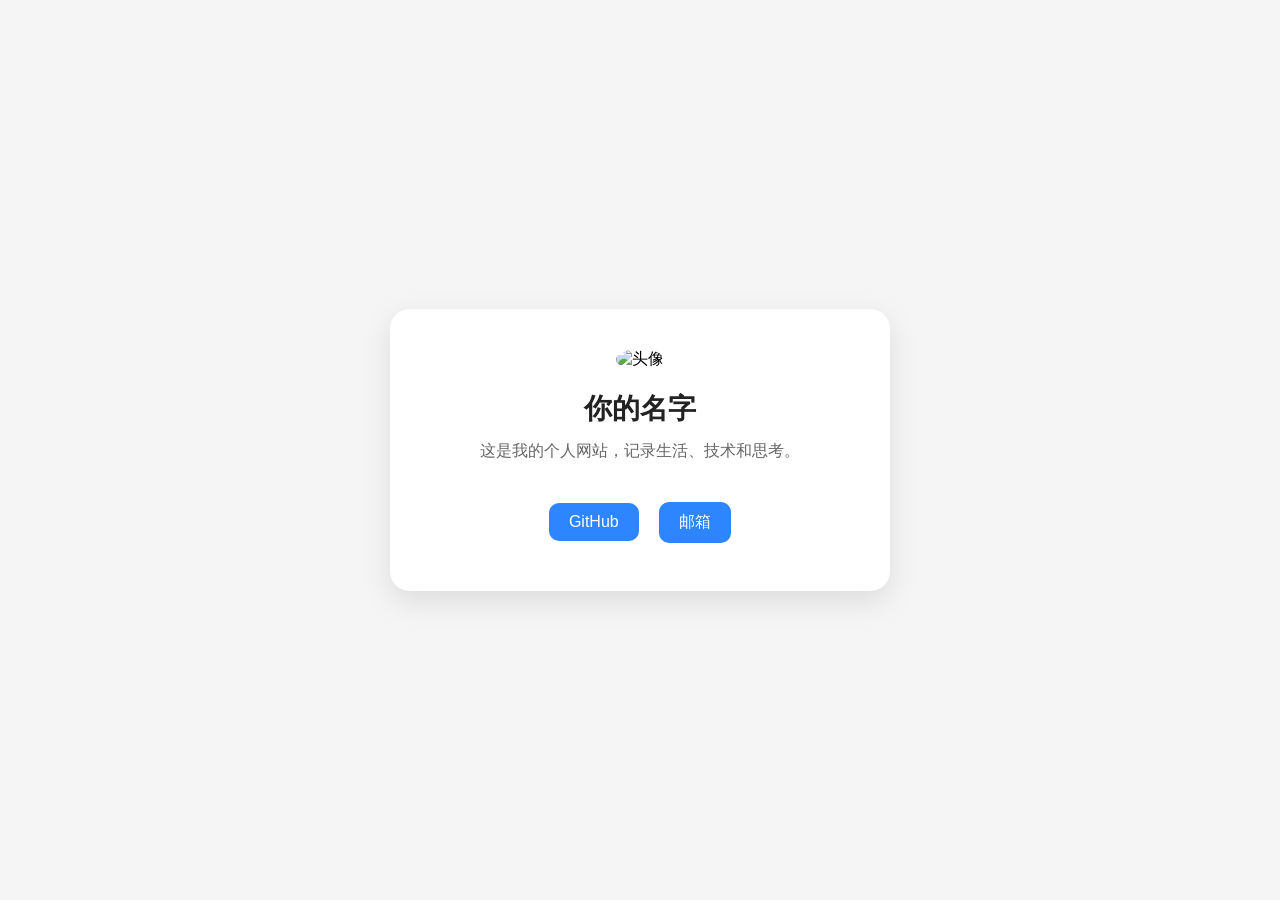
==== index.html @ a1904171 "Create index.html for personal website" ====
<!DOCTYPE html>
<html lang="zh-CN">
<head>
    <meta charset="UTF-8">
    <meta name="viewport" content="width=device-width, initial-scale=1.0">
    <title>我的个人网站</title>
    <style>
        * {
            margin: 0;
            padding: 0;
            box-sizing: border-box;
            font-family: -apple-system, BlinkMacSystemFont, "Segoe UI", sans-serif;
        }
        body {
            min-height: 100vh;
            display: flex;
            flex-direction: column;
            align-items: center;
            justify-content: center;
            background: #f5f5f5;
            padding: 20px;
        }
        .card {
            background: white;
            padding: 40px;
            border-radius: 20px;
            box-shadow: 0 10px 30px rgba(0,0,0,0.1);
            text-align: center;
            max-width: 500px;
            width: 100%;
        }
        .avatar {
            width: 120px;
            height: 120px;
            border-radius: 50%;
            object-fit: cover;
            margin-bottom: 20px;
        }
        h1 {
            font-size: 28px;
            margin-bottom: 10px;
            color: #222;
        }
        .bio {
            color: #666;
            margin-bottom: 30px;
            line-height: 1.6;
        }
        .links a {
            display: inline-block;
            margin: 8px;
            padding: 10px 20px;
            background: #2d85ff;
            color: white;
            text-decoration: none;
            border-radius: 10px;
        }
        .links a:hover {
            background: #1a6ed8;
        }
    </style>
</head>
<body>
    <div class="card">
        <!-- 替换成你的头像图片链接 -->
        <img src="https://picsum.photos/200/200" alt="头像" class="avatar">
        <h1>你的名字</h1>
        <p class="bio">这是我的个人网站，记录生活、技术和思考。</p>
        
        <div class="links">
            <a href="https://github.com/" target="_blank">GitHub</a>
            <a href="mailto:your@email.com">邮箱</a>
        </div>
    </div>
</body>
</html>
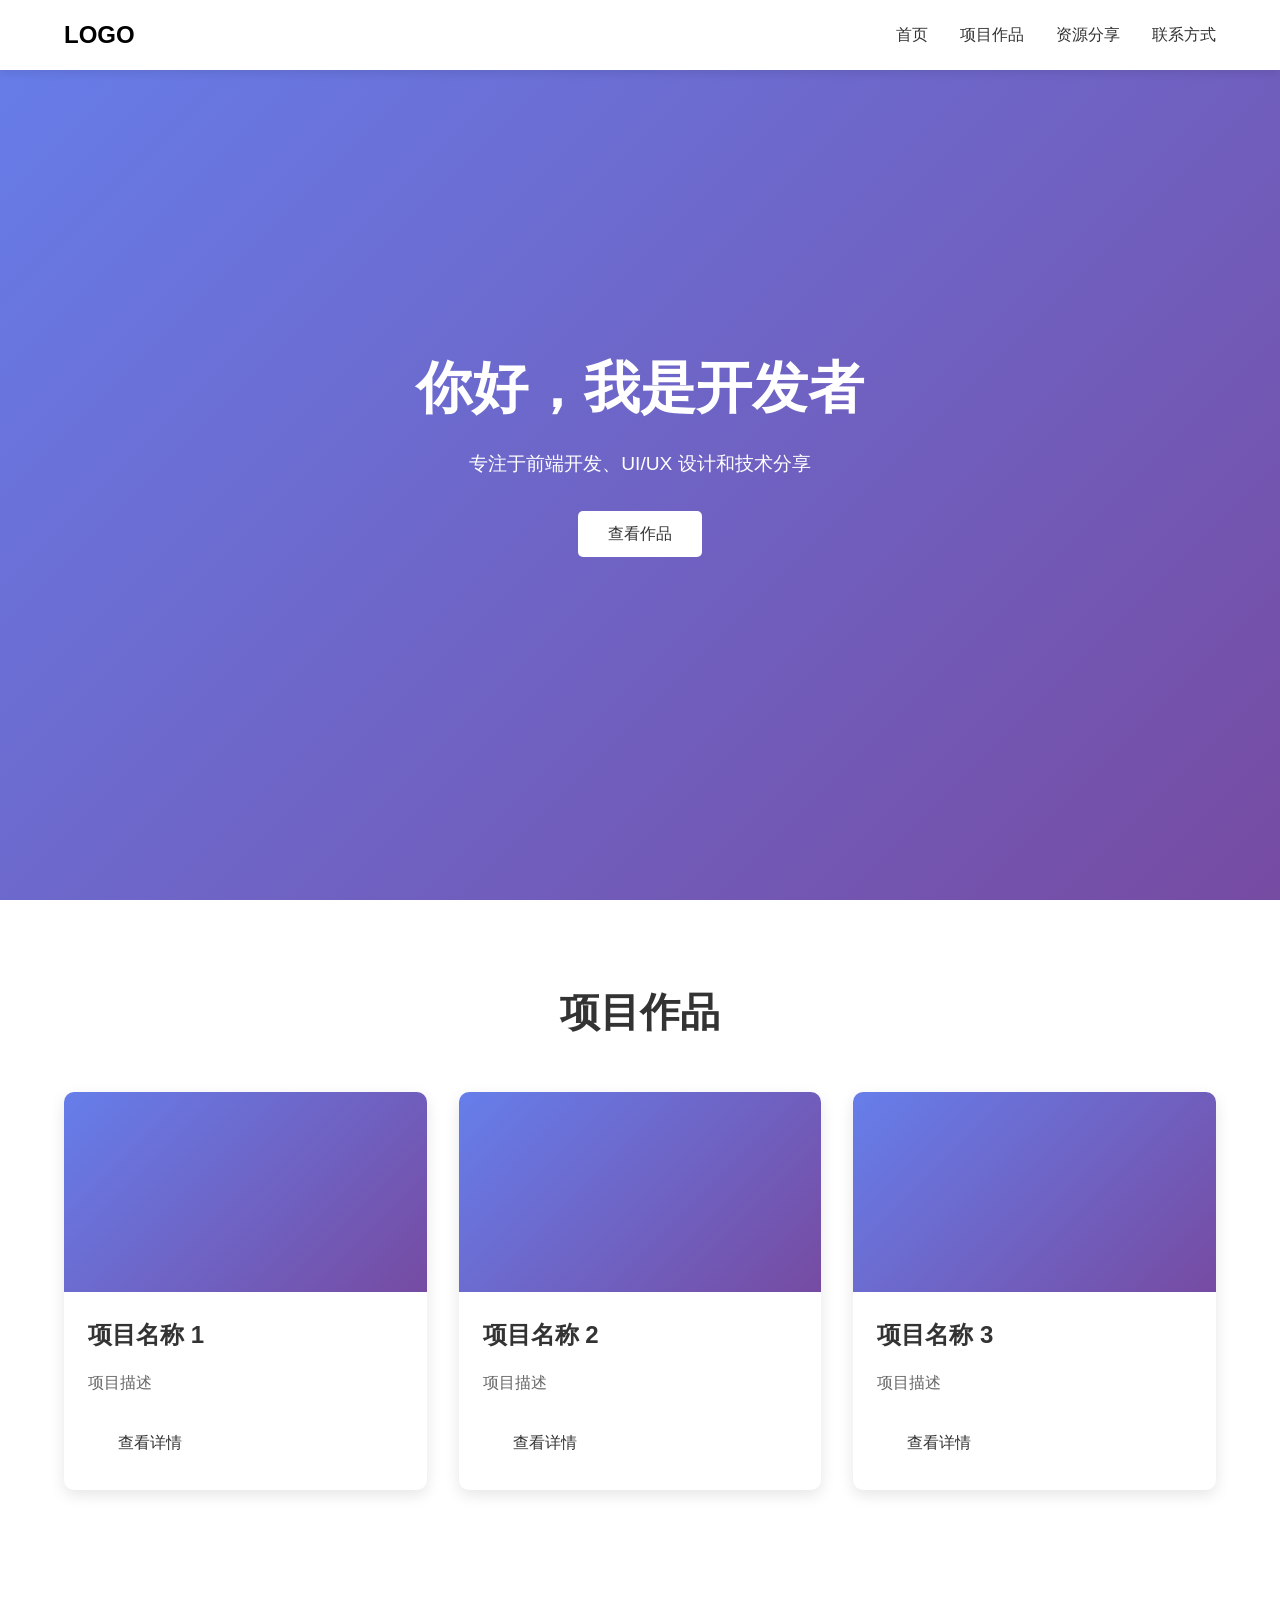
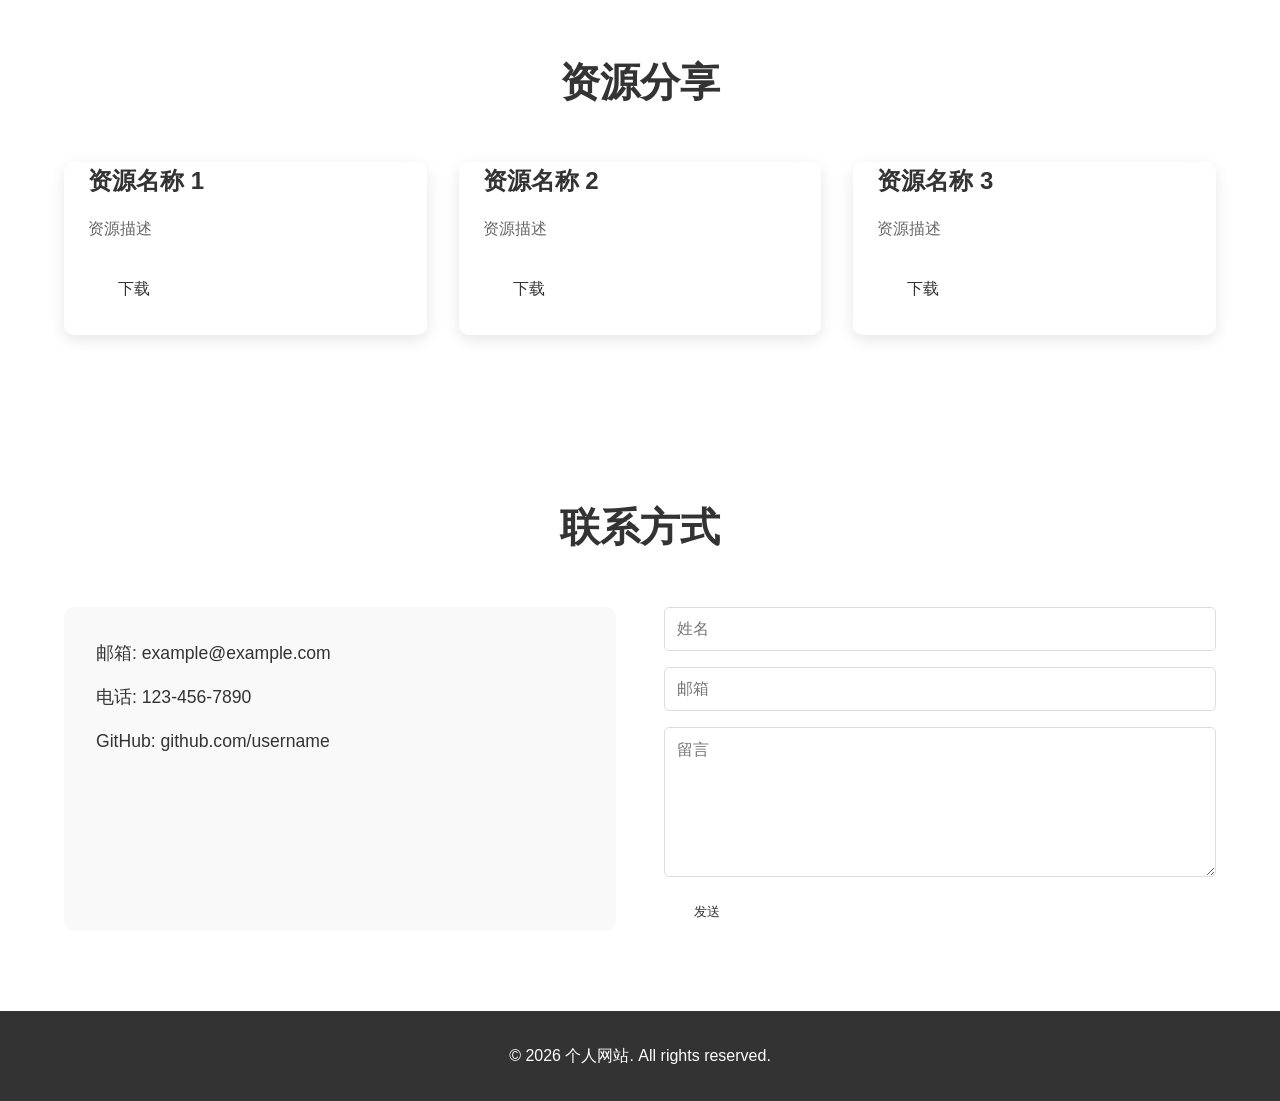
==== commit 21e538a9: "保存本地网站" ====
--- a/index.html
+++ b/index.html
@@ -3,74 +3,101 @@
 <head>
     <meta charset="UTF-8">
     <meta name="viewport" content="width=device-width, initial-scale=1.0">
-    <title>我的个人网站</title>
-    <style>
-        * {
-            margin: 0;
-            padding: 0;
-            box-sizing: border-box;
-            font-family: -apple-system, BlinkMacSystemFont, "Segoe UI", sans-serif;
-        }
-        body {
-            min-height: 100vh;
-            display: flex;
-            flex-direction: column;
-            align-items: center;
-            justify-content: center;
-            background: #f5f5f5;
-            padding: 20px;
-        }
-        .card {
-            background: white;
-            padding: 40px;
-            border-radius: 20px;
-            box-shadow: 0 10px 30px rgba(0,0,0,0.1);
-            text-align: center;
-            max-width: 500px;
-            width: 100%;
-        }
-        .avatar {
-            width: 120px;
-            height: 120px;
-            border-radius: 50%;
-            object-fit: cover;
-            margin-bottom: 20px;
-        }
-        h1 {
-            font-size: 28px;
-            margin-bottom: 10px;
-            color: #222;
-        }
-        .bio {
-            color: #666;
-            margin-bottom: 30px;
-            line-height: 1.6;
-        }
-        .links a {
-            display: inline-block;
-            margin: 8px;
-            padding: 10px 20px;
-            background: #2d85ff;
-            color: white;
-            text-decoration: none;
-            border-radius: 10px;
-        }
-        .links a:hover {
-            background: #1a6ed8;
-        }
-    </style>
+    <title>个人网站</title>
+    <link rel="stylesheet" href="style.css">
 </head>
 <body>
-    <div class="card">
-        <!-- 替换成你的头像图片链接 -->
-        <img src="https://picsum.photos/200/200" alt="头像" class="avatar">
-        <h1>你的名字</h1>
-        <p class="bio">这是我的个人网站，记录生活、技术和思考。</p>
-        
-        <div class="links">
-            <a href="https://github.com/" target="_blank">GitHub</a>
-            <a href="mailto:your@email.com">邮箱</a>
+    <header>
+        <nav>
+            <div class="logo">LOGO</div>
+            <ul class="nav-links">
+                <li><a href="#home">首页</a></li>
+                <li><a href="#projects">项目作品</a></li>
+                <li><a href="#resources">资源分享</a></li>
+                <li><a href="#contact">联系方式</a></li>
+            </ul>
+            <div class="burger">
+                <div class="line1"></div>
+                <div class="line2"></div>
+                <div class="line3"></div>
+            </div>
+        </nav>
+    </header>
+
+    <section id="home" class="hero">
+        <div class="hero-content">
+            <h1>你好，我是开发者</h1>
+            <p>专注于前端开发、UI/UX 设计和技术分享</p>
+            <a href="#projects" class="btn">查看作品</a>
         </div>
-    </div>
+    </section>
+
+    <section id="projects" class="projects">
+        <h2>项目作品</h2>
+        <div class="projects-container">
+            <div class="project-card">
+                <div class="project-image"></div>
+                <h3>项目名称 1</h3>
+                <p>项目描述</p>
+                <a href="#" class="btn">查看详情</a>
+            </div>
+            <div class="project-card">
+                <div class="project-image"></div>
+                <h3>项目名称 2</h3>
+                <p>项目描述</p>
+                <a href="#" class="btn">查看详情</a>
+            </div>
+            <div class="project-card">
+                <div class="project-image"></div>
+                <h3>项目名称 3</h3>
+                <p>项目描述</p>
+                <a href="#" class="btn">查看详情</a>
+            </div>
+        </div>
+    </section>
+
+    <section id="resources" class="resources">
+        <h2>资源分享</h2>
+        <div class="resources-container">
+            <div class="resource-card">
+                <h3>资源名称 1</h3>
+                <p>资源描述</p>
+                <a href="#" class="btn">下载</a>
+            </div>
+            <div class="resource-card">
+                <h3>资源名称 2</h3>
+                <p>资源描述</p>
+                <a href="#" class="btn">下载</a>
+            </div>
+            <div class="resource-card">
+                <h3>资源名称 3</h3>
+                <p>资源描述</p>
+                <a href="#" class="btn">下载</a>
+            </div>
+        </div>
+    </section>
+
+    <section id="contact" class="contact">
+        <h2>联系方式</h2>
+        <div class="contact-container">
+            <div class="contact-info">
+                <p>邮箱: example@example.com</p>
+                <p>电话: 123-456-7890</p>
+                <p>GitHub: github.com/username</p>
+            </div>
+            <form class="contact-form">
+                <input type="text" placeholder="姓名">
+                <input type="email" placeholder="邮箱">
+                <textarea placeholder="留言"></textarea>
+                <button type="submit" class="btn">发送</button>
+            </form>
+        </div>
+    </section>
+
+    <footer>
+        <p>&copy; 2026 个人网站. All rights reserved.</p>
+    </footer>
+
+    <script src="script.js"></script>
 </body>
-</html>
+</html>
--- a/style.css
+++ b/style.css
@@ -0,0 +1,285 @@
+* {
+    margin: 0;
+    padding: 0;
+    box-sizing: border-box;
+}
+
+body {
+    font-family: 'Arial', sans-serif;
+    line-height: 1.6;
+    color: #333;
+}
+
+header {
+    background-color: #fff;
+    box-shadow: 0 2px 10px rgba(0, 0, 0, 0.1);
+    position: fixed;
+    width: 100%;
+    z-index: 1000;
+}
+
+nav {
+    display: flex;
+    justify-content: space-between;
+    align-items: center;
+    padding: 1rem 5%;
+}
+
+.logo {
+    font-size: 1.5rem;
+    font-weight: bold;
+    color: #000;
+}
+
+.nav-links {
+    display: flex;
+    list-style: none;
+}
+
+.nav-links li {
+    margin-left: 2rem;
+}
+
+.nav-links a {
+    text-decoration: none;
+    color: #333;
+    font-weight: 500;
+    transition: color 0.3s ease;
+}
+
+.nav-links a:hover {
+    color: #007bff;
+}
+
+.burger {
+    display: none;
+    cursor: pointer;
+}
+
+.burger div {
+    width: 25px;
+    height: 3px;
+    background-color: #333;
+    margin: 5px;
+    transition: all 0.3s ease;
+}
+
+.hero {
+    background: linear-gradient(135deg, #667eea 0%, #764ba2 100%);
+    height: 100vh;
+    display: flex;
+    align-items: center;
+    justify-content: center;
+    color: #fff;
+    text-align: center;
+    padding: 0 5%;
+}
+
+.hero-content h1 {
+    font-size: 3.5rem;
+    margin-bottom: 1rem;
+}
+
+.hero-content p {
+    font-size: 1.2rem;
+    margin-bottom: 2rem;
+}
+
+.btn {
+    display: inline-block;
+    padding: 10px 30px;
+    background-color: #fff;
+    color: #333;
+    text-decoration: none;
+    border-radius: 5px;
+    font-weight: 500;
+    transition: all 0.3s ease;
+}
+
+.btn:hover {
+    background-color: #333;
+    color: #fff;
+}
+
+section {
+    padding: 5rem 5%;
+}
+
+h2 {
+    font-size: 2.5rem;
+    text-align: center;
+    margin-bottom: 3rem;
+    color: #333;
+}
+
+.projects-container,
+.resources-container {
+    display: grid;
+    grid-template-columns: repeat(auto-fit, minmax(300px, 1fr));
+    gap: 2rem;
+    margin-top: 3rem;
+}
+
+.project-card,
+.resource-card {
+    background-color: #fff;
+    box-shadow: 0 5px 15px rgba(0, 0, 0, 0.1);
+    border-radius: 10px;
+    overflow: hidden;
+    transition: transform 0.3s ease, box-shadow 0.3s ease;
+}
+
+.project-card:hover,
+.resource-card:hover {
+    transform: translateY(-5px);
+    box-shadow: 0 10px 25px rgba(0, 0, 0, 0.15);
+}
+
+.project-image {
+    height: 200px;
+    background: linear-gradient(135deg, #667eea 0%, #764ba2 100%);
+    margin-bottom: 1.5rem;
+}
+
+.project-card h3,
+.resource-card h3 {
+    font-size: 1.5rem;
+    margin-bottom: 1rem;
+    padding: 0 1.5rem;
+}
+
+.project-card p,
+.resource-card p {
+    padding: 0 1.5rem 1.5rem;
+    color: #666;
+}
+
+.project-card .btn,
+.resource-card .btn {
+    margin: 0 1.5rem 1.5rem;
+}
+
+.contact-container {
+    display: grid;
+    grid-template-columns: 1fr 1fr;
+    gap: 3rem;
+    margin-top: 3rem;
+}
+
+.contact-info {
+    background-color: #f9f9f9;
+    padding: 2rem;
+    border-radius: 10px;
+}
+
+.contact-info p {
+    margin-bottom: 1rem;
+    font-size: 1.1rem;
+}
+
+.contact-form {
+    display: flex;
+    flex-direction: column;
+    gap: 1rem;
+}
+
+.contact-form input,
+.contact-form textarea {
+    padding: 12px;
+    border: 1px solid #ddd;
+    border-radius: 5px;
+    font-size: 1rem;
+}
+
+.contact-form textarea {
+    resize: vertical;
+    min-height: 150px;
+}
+
+.contact-form button {
+    align-self: flex-start;
+    border: none;
+    cursor: pointer;
+}
+
+footer {
+    background-color: #333;
+    color: #fff;
+    text-align: center;
+    padding: 2rem;
+}
+
+@media screen and (max-width: 768px) {
+    .nav-links {
+        position: fixed;
+        right: 0;
+        top: 70px;
+        background-color: #fff;
+        width: 50%;
+        height: calc(100vh - 70px);
+        flex-direction: column;
+        align-items: center;
+        justify-content: space-around;
+        transform: translateX(100%);
+        transition: transform 0.5s ease-in;
+        box-shadow: -5px 0 15px rgba(0, 0, 0, 0.1);
+    }
+
+    .nav-links li {
+        margin: 0;
+        opacity: 0;
+    }
+
+    .burger {
+        display: block;
+    }
+
+    .nav-active {
+        transform: translateX(0%);
+    }
+
+    @keyframes navLinkFade {
+        from {
+            opacity: 0;
+            transform: translateX(50px);
+        }
+        to {
+            opacity: 1;
+            transform: translateX(0);
+        }
+    }
+
+    .toggle .line1 {
+        transform: rotate(-45deg) translate(-5px, 6px);
+    }
+
+    .toggle .line2 {
+        opacity: 0;
+    }
+
+    .toggle .line3 {
+        transform: rotate(45deg) translate(-5px, -6px);
+    }
+
+    .hero-content h1 {
+        font-size: 2.5rem;
+    }
+
+    .contact-container {
+        grid-template-columns: 1fr;
+    }
+}
+
+@media screen and (max-width: 480px) {
+    .hero-content h1 {
+        font-size: 2rem;
+    }
+
+    h2 {
+        font-size: 2rem;
+    }
+
+    section {
+        padding: 3rem 5%;
+    }
+}
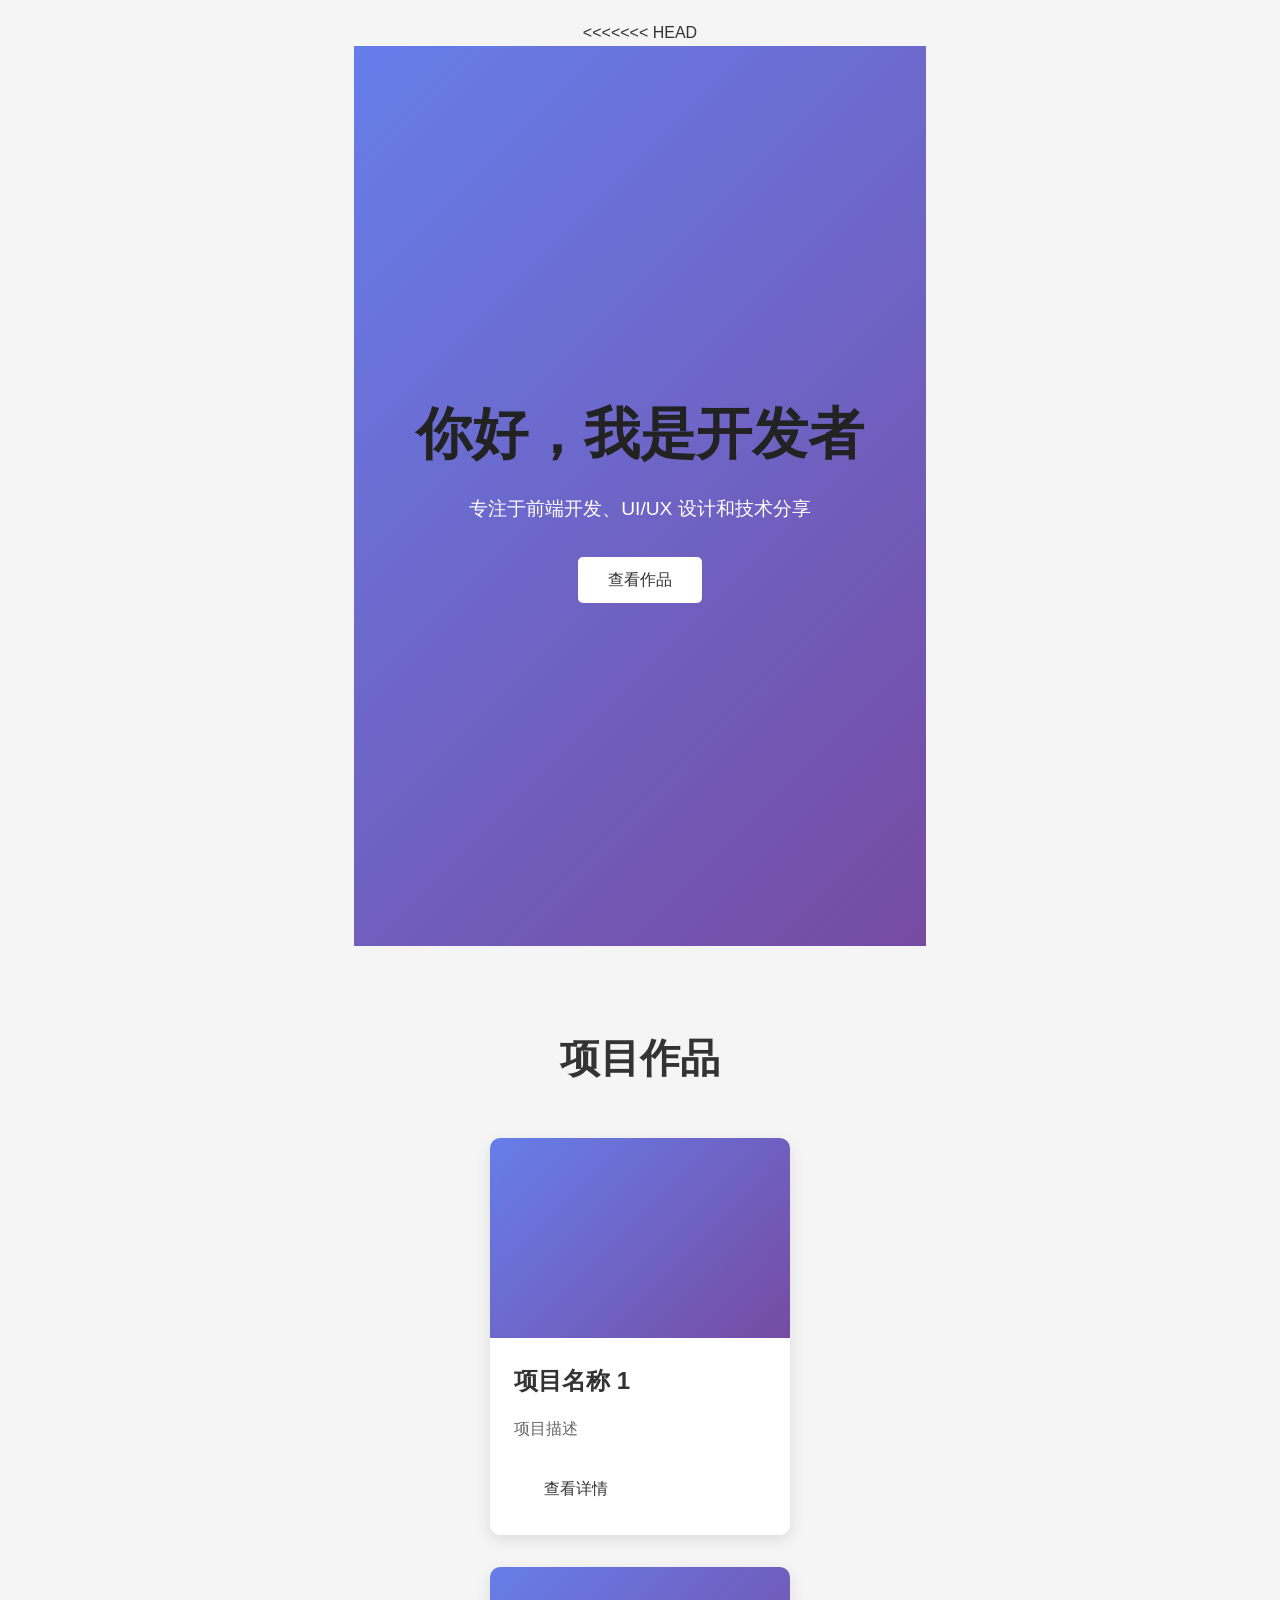
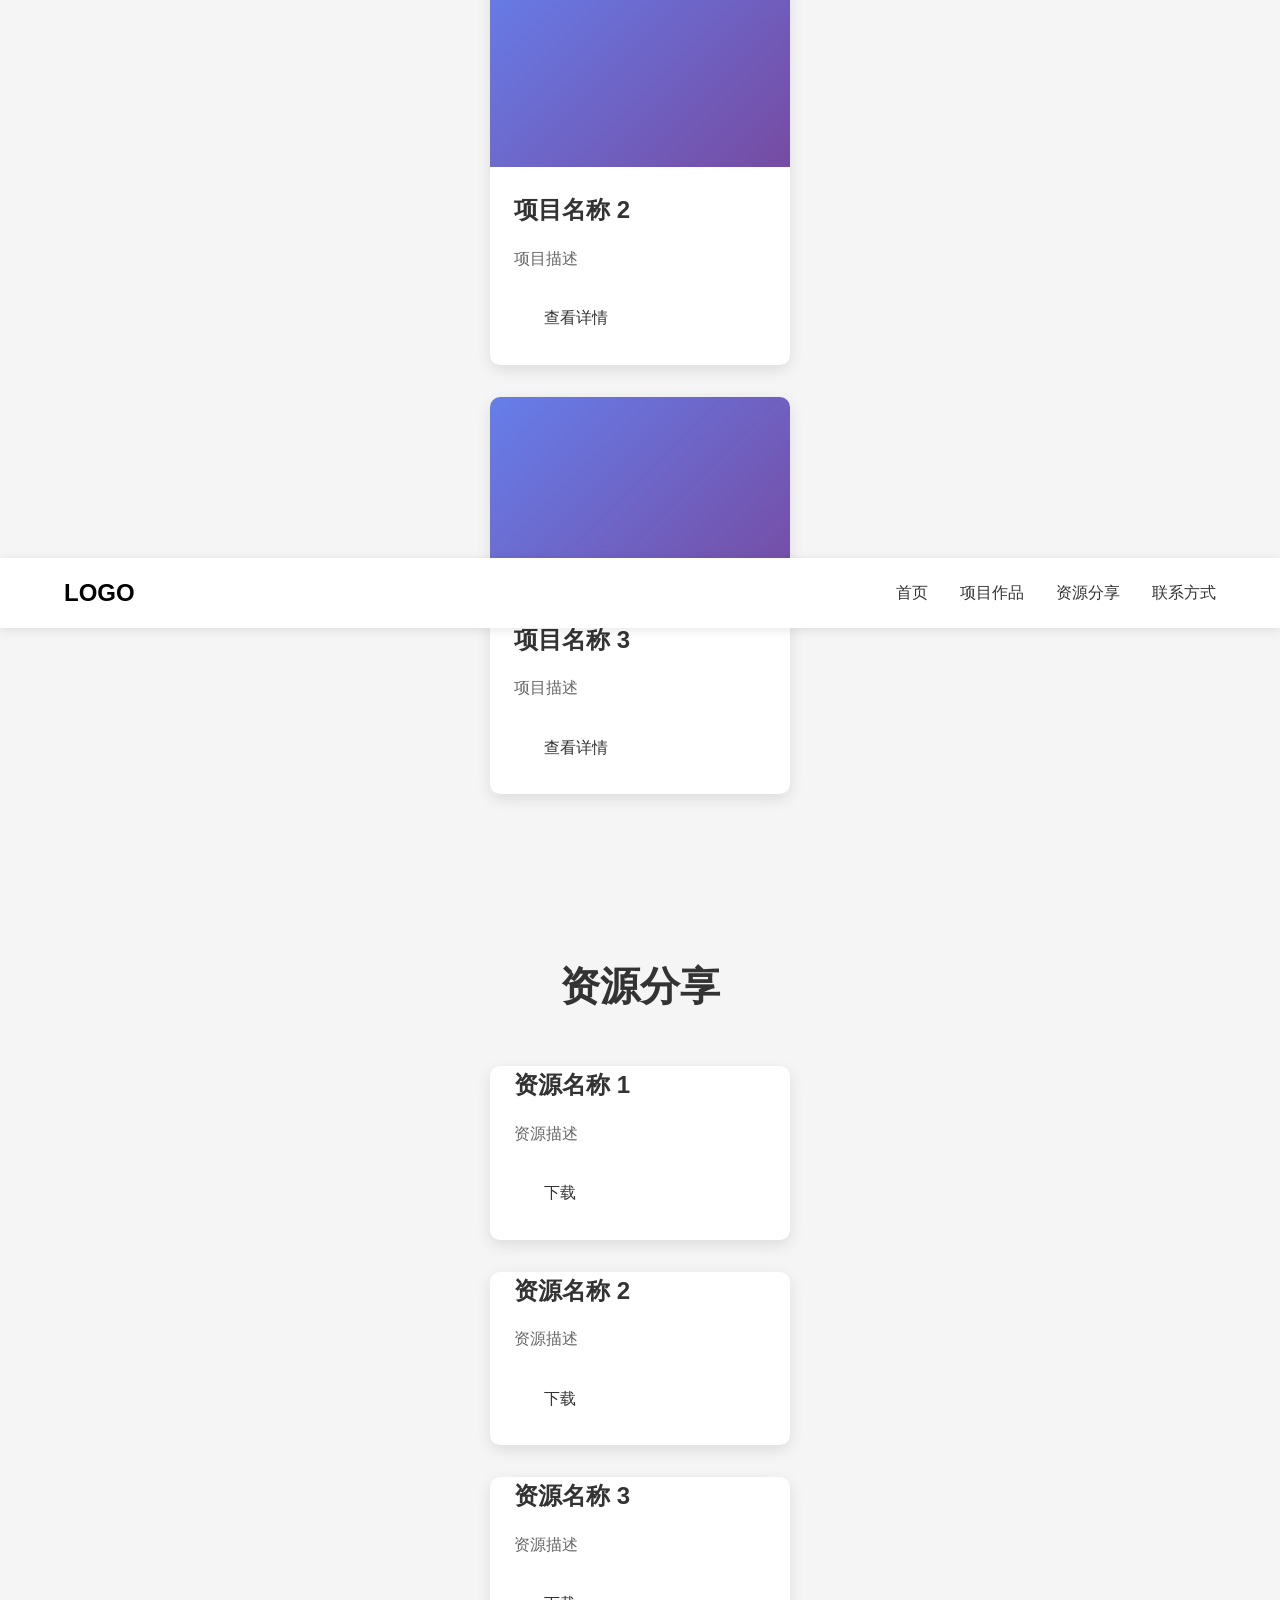
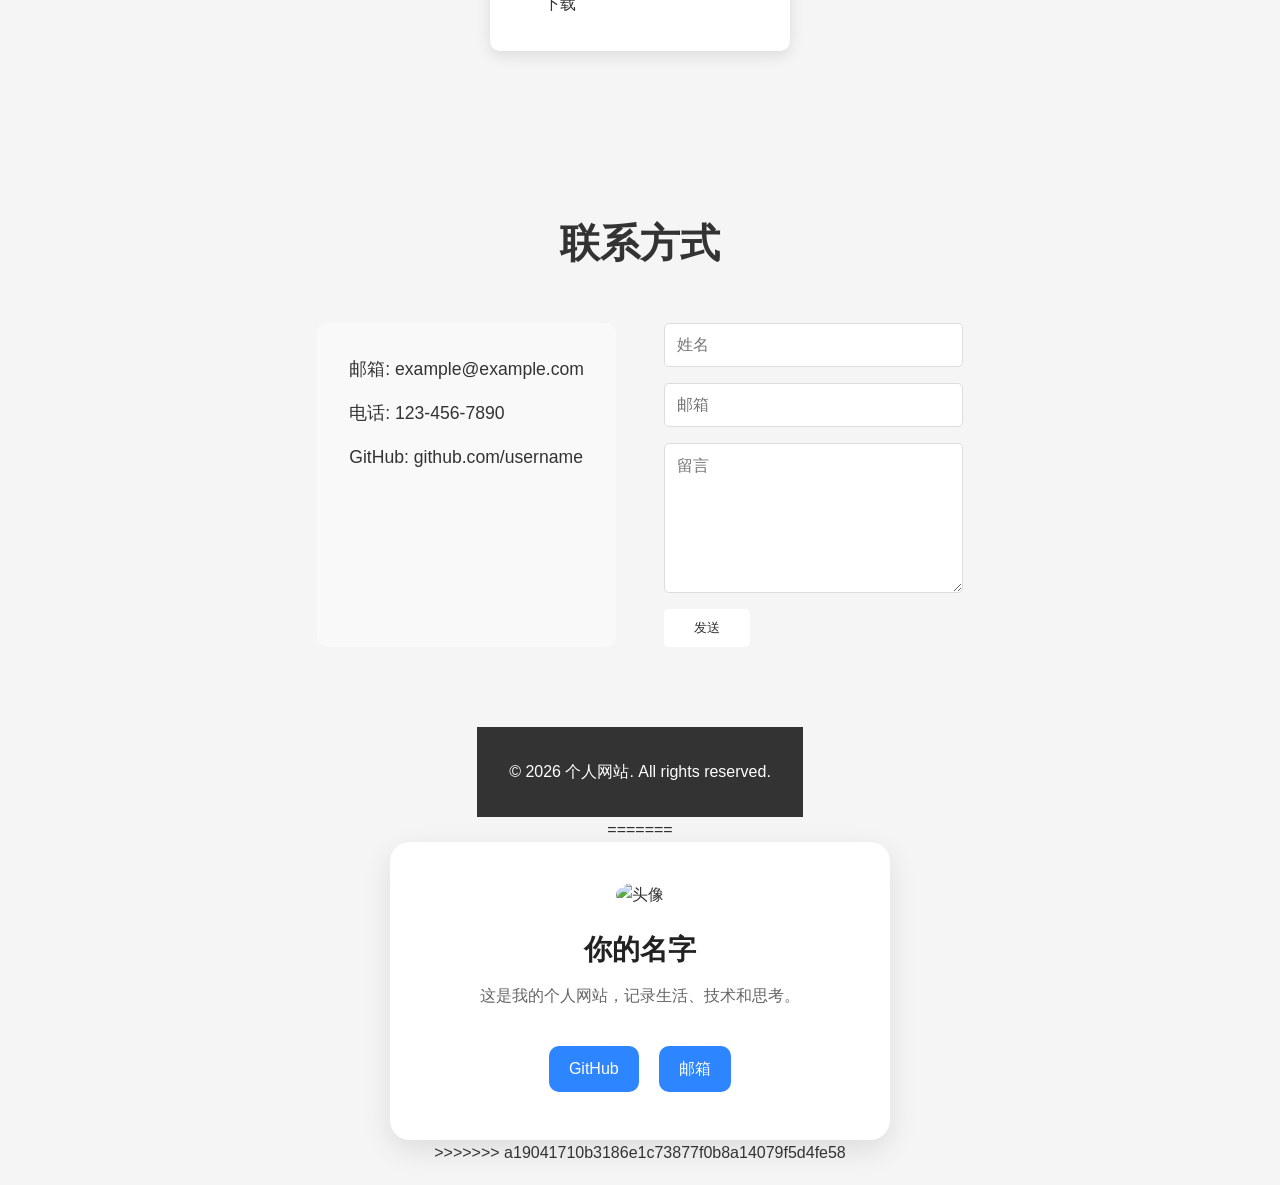
==== commit 451bbf8d: "save before sync" ====
--- a/index.html
+++ b/index.html
@@ -3,6 +3,7 @@
 <head>
     <meta charset="UTF-8">
     <meta name="viewport" content="width=device-width, initial-scale=1.0">
+<<<<<<< HEAD
     <title>个人网站</title>
     <link rel="stylesheet" href="style.css">
 </head>
@@ -100,4 +101,77 @@
 
     <script src="script.js"></script>
 </body>
-</html>+</html>
+=======
+    <title>我的个人网站</title>
+    <style>
+        * {
+            margin: 0;
+            padding: 0;
+            box-sizing: border-box;
+            font-family: -apple-system, BlinkMacSystemFont, "Segoe UI", sans-serif;
+        }
+        body {
+            min-height: 100vh;
+            display: flex;
+            flex-direction: column;
+            align-items: center;
+            justify-content: center;
+            background: #f5f5f5;
+            padding: 20px;
+        }
+        .card {
+            background: white;
+            padding: 40px;
+            border-radius: 20px;
+            box-shadow: 0 10px 30px rgba(0,0,0,0.1);
+            text-align: center;
+            max-width: 500px;
+            width: 100%;
+        }
+        .avatar {
+            width: 120px;
+            height: 120px;
+            border-radius: 50%;
+            object-fit: cover;
+            margin-bottom: 20px;
+        }
+        h1 {
+            font-size: 28px;
+            margin-bottom: 10px;
+            color: #222;
+        }
+        .bio {
+            color: #666;
+            margin-bottom: 30px;
+            line-height: 1.6;
+        }
+        .links a {
+            display: inline-block;
+            margin: 8px;
+            padding: 10px 20px;
+            background: #2d85ff;
+            color: white;
+            text-decoration: none;
+            border-radius: 10px;
+        }
+        .links a:hover {
+            background: #1a6ed8;
+        }
+    </style>
+</head>
+<body>
+    <div class="card">
+        <!-- 替换成你的头像图片链接 -->
+        <img src="https://picsum.photos/200/200" alt="头像" class="avatar">
+        <h1>你的名字</h1>
+        <p class="bio">这是我的个人网站，记录生活、技术和思考。</p>
+        
+        <div class="links">
+            <a href="https://github.com/" target="_blank">GitHub</a>
+            <a href="mailto:your@email.com">邮箱</a>
+        </div>
+    </div>
+</body>
+</html>
+>>>>>>> a19041710b3186e1c73877f0b8a14079f5d4fe58
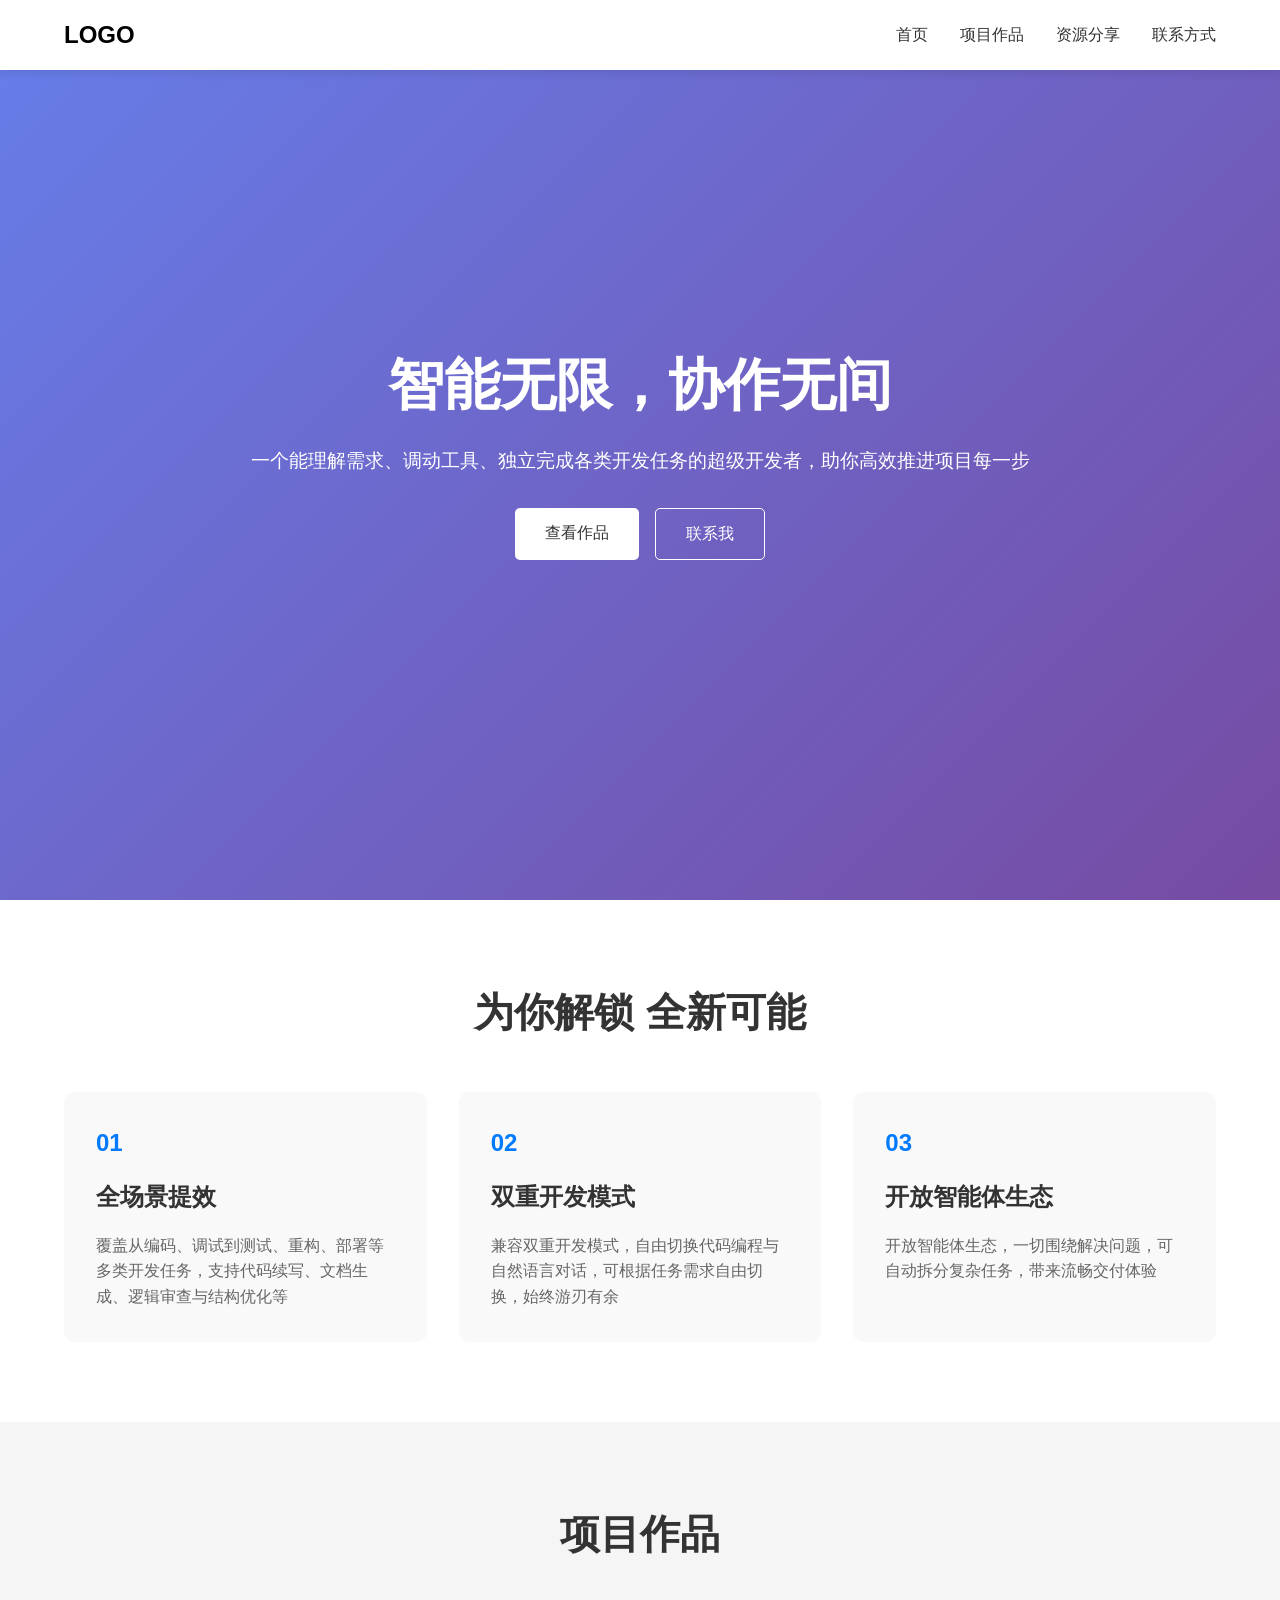
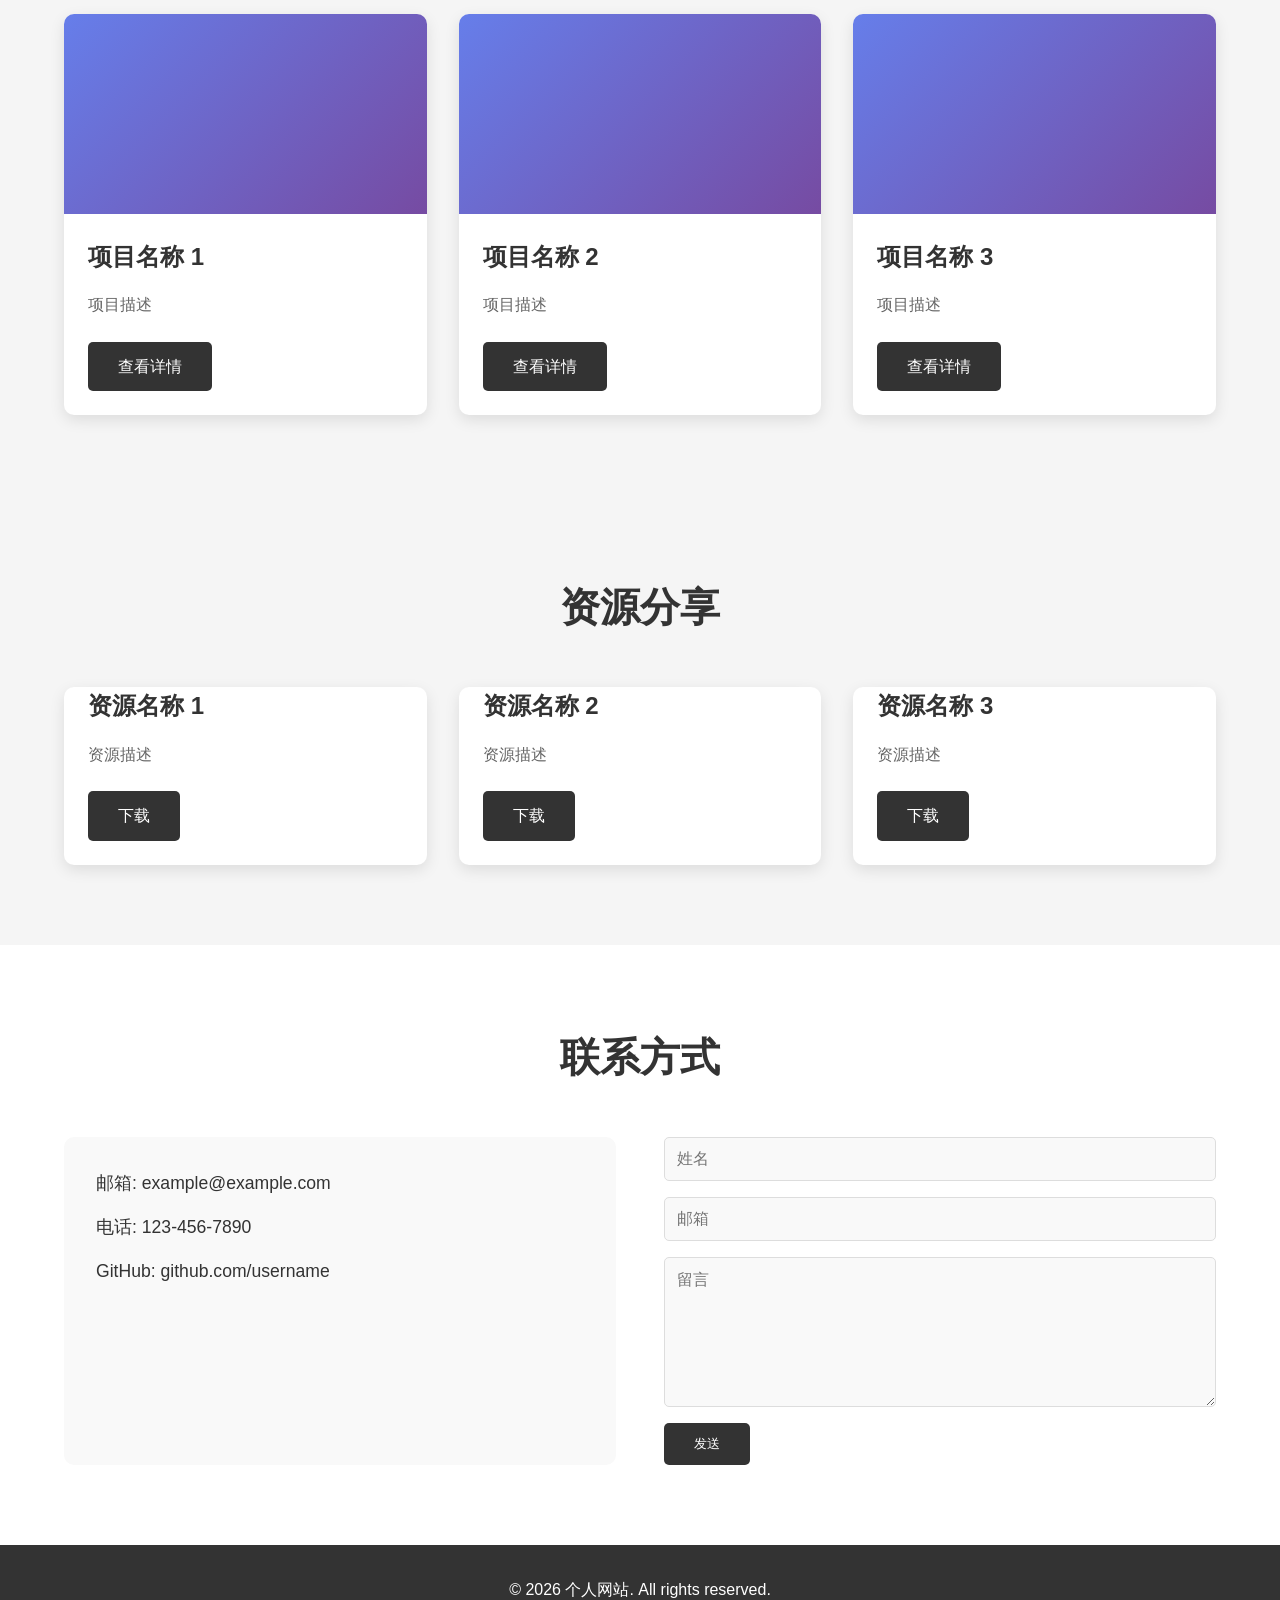
==== commit 8b2d1163: "Initial commit" ====
--- a/index.html
+++ b/index.html
@@ -3,7 +3,6 @@
 <head>
     <meta charset="UTF-8">
     <meta name="viewport" content="width=device-width, initial-scale=1.0">
-<<<<<<< HEAD
     <title>个人网站</title>
     <link rel="stylesheet" href="style.css">
 </head>
@@ -27,9 +26,33 @@
 
     <section id="home" class="hero">
         <div class="hero-content">
-            <h1>你好，我是开发者</h1>
-            <p>专注于前端开发、UI/UX 设计和技术分享</p>
-            <a href="#projects" class="btn">查看作品</a>
+            <h1>智能无限，协作无间</h1>
+            <p>一个能理解需求、调动工具、独立完成各类开发任务的超级开发者，助你高效推进项目每一步</p>
+            <div class="hero-buttons">
+                <a href="#projects" class="btn primary">查看作品</a>
+                <a href="#contact" class="btn secondary">联系我</a>
+            </div>
+        </div>
+    </section>
+
+    <section id="features" class="features">
+        <h2>为你解锁 全新可能</h2>
+        <div class="features-container">
+            <div class="feature-card">
+                <div class="feature-icon">01</div>
+                <h3>全场景提效</h3>
+                <p>覆盖从编码、调试到测试、重构、部署等多类开发任务，支持代码续写、文档生成、逻辑审查与结构优化等</p>
+            </div>
+            <div class="feature-card">
+                <div class="feature-icon">02</div>
+                <h3>双重开发模式</h3>
+                <p>兼容双重开发模式，自由切换代码编程与自然语言对话，可根据任务需求自由切换，始终游刃有余</p>
+            </div>
+            <div class="feature-card">
+                <div class="feature-icon">03</div>
+                <h3>开放智能体生态</h3>
+                <p>开放智能体生态，一切围绕解决问题，可自动拆分复杂任务，带来流畅交付体验</p>
+            </div>
         </div>
     </section>
 
@@ -101,77 +124,4 @@
 
     <script src="script.js"></script>
 </body>
-</html>
-=======
-    <title>我的个人网站</title>
-    <style>
-        * {
-            margin: 0;
-            padding: 0;
-            box-sizing: border-box;
-            font-family: -apple-system, BlinkMacSystemFont, "Segoe UI", sans-serif;
-        }
-        body {
-            min-height: 100vh;
-            display: flex;
-            flex-direction: column;
-            align-items: center;
-            justify-content: center;
-            background: #f5f5f5;
-            padding: 20px;
-        }
-        .card {
-            background: white;
-            padding: 40px;
-            border-radius: 20px;
-            box-shadow: 0 10px 30px rgba(0,0,0,0.1);
-            text-align: center;
-            max-width: 500px;
-            width: 100%;
-        }
-        .avatar {
-            width: 120px;
-            height: 120px;
-            border-radius: 50%;
-            object-fit: cover;
-            margin-bottom: 20px;
-        }
-        h1 {
-            font-size: 28px;
-            margin-bottom: 10px;
-            color: #222;
-        }
-        .bio {
-            color: #666;
-            margin-bottom: 30px;
-            line-height: 1.6;
-        }
-        .links a {
-            display: inline-block;
-            margin: 8px;
-            padding: 10px 20px;
-            background: #2d85ff;
-            color: white;
-            text-decoration: none;
-            border-radius: 10px;
-        }
-        .links a:hover {
-            background: #1a6ed8;
-        }
-    </style>
-</head>
-<body>
-    <div class="card">
-        <!-- 替换成你的头像图片链接 -->
-        <img src="https://picsum.photos/200/200" alt="头像" class="avatar">
-        <h1>你的名字</h1>
-        <p class="bio">这是我的个人网站，记录生活、技术和思考。</p>
-        
-        <div class="links">
-            <a href="https://github.com/" target="_blank">GitHub</a>
-            <a href="mailto:your@email.com">邮箱</a>
-        </div>
-    </div>
-</body>
-</html>
->>>>>>> a19041710b3186e1c73877f0b8a14079f5d4fe58
+</html>
--- a/style.css
+++ b/style.css
@@ -8,6 +8,7 @@
     font-family: 'Arial', sans-serif;
     line-height: 1.6;
     color: #333;
+    background-color: #f5f5f5;
 }
 
 header {
@@ -78,27 +79,47 @@
 .hero-content h1 {
     font-size: 3.5rem;
     margin-bottom: 1rem;
+    font-weight: bold;
 }
 
 .hero-content p {
     font-size: 1.2rem;
     margin-bottom: 2rem;
+    max-width: 800px;
+}
+
+.hero-buttons {
+    display: flex;
+    gap: 1rem;
+    justify-content: center;
+    flex-wrap: wrap;
 }
 
 .btn {
     display: inline-block;
-    padding: 10px 30px;
-    background-color: #fff;
-    color: #333;
+    padding: 12px 30px;
     text-decoration: none;
     border-radius: 5px;
     font-weight: 500;
     transition: all 0.3s ease;
+    border: none;
+    cursor: pointer;
+}
+
+.btn.primary {
+    background-color: #fff;
+    color: #333;
+}
+
+.btn.secondary {
+    background-color: transparent;
+    color: #fff;
+    border: 1px solid #fff;
 }
 
 .btn:hover {
-    background-color: #333;
-    color: #fff;
+    transform: translateY(-2px);
+    box-shadow: 0 5px 15px rgba(0, 0, 0, 0.1);
 }
 
 section {
@@ -110,6 +131,48 @@
     text-align: center;
     margin-bottom: 3rem;
     color: #333;
+    font-weight: bold;
+}
+
+.features {
+    background-color: #fff;
+}
+
+.features-container {
+    display: grid;
+    grid-template-columns: repeat(auto-fit, minmax(300px, 1fr));
+    gap: 2rem;
+    margin-top: 3rem;
+}
+
+.feature-card {
+    background-color: #f9f9f9;
+    padding: 2rem;
+    border-radius: 10px;
+    transition: transform 0.3s ease, box-shadow 0.3s ease;
+}
+
+.feature-card:hover {
+    transform: translateY(-5px);
+    box-shadow: 0 10px 25px rgba(0, 0, 0, 0.1);
+}
+
+.feature-icon {
+    font-size: 1.5rem;
+    font-weight: bold;
+    color: #007bff;
+    margin-bottom: 1rem;
+}
+
+.feature-card h3 {
+    font-size: 1.5rem;
+    margin-bottom: 1rem;
+    color: #333;
+}
+
+.feature-card p {
+    color: #666;
+    line-height: 1.6;
 }
 
 .projects-container,
@@ -146,6 +209,7 @@
     font-size: 1.5rem;
     margin-bottom: 1rem;
     padding: 0 1.5rem;
+    color: #333;
 }
 
 .project-card p,
@@ -157,6 +221,17 @@
 .project-card .btn,
 .resource-card .btn {
     margin: 0 1.5rem 1.5rem;
+    background-color: #333;
+    color: #fff;
+}
+
+.project-card .btn:hover,
+.resource-card .btn:hover {
+    background-color: #007bff;
+}
+
+.contact {
+    background-color: #fff;
 }
 
 .contact-container {
@@ -175,6 +250,7 @@
 .contact-info p {
     margin-bottom: 1rem;
     font-size: 1.1rem;
+    color: #333;
 }
 
 .contact-form {
@@ -189,6 +265,7 @@
     border: 1px solid #ddd;
     border-radius: 5px;
     font-size: 1rem;
+    background-color: #f9f9f9;
 }
 
 .contact-form textarea {
@@ -198,8 +275,12 @@
 
 .contact-form button {
     align-self: flex-start;
-    border: none;
-    cursor: pointer;
+    background-color: #333;
+    color: #fff;
+}
+
+.contact-form button:hover {
+    background-color: #007bff;
 }
 
 footer {
@@ -265,6 +346,11 @@
         font-size: 2.5rem;
     }
 
+    .hero-buttons {
+        flex-direction: column;
+        align-items: center;
+    }
+
     .contact-container {
         grid-template-columns: 1fr;
     }
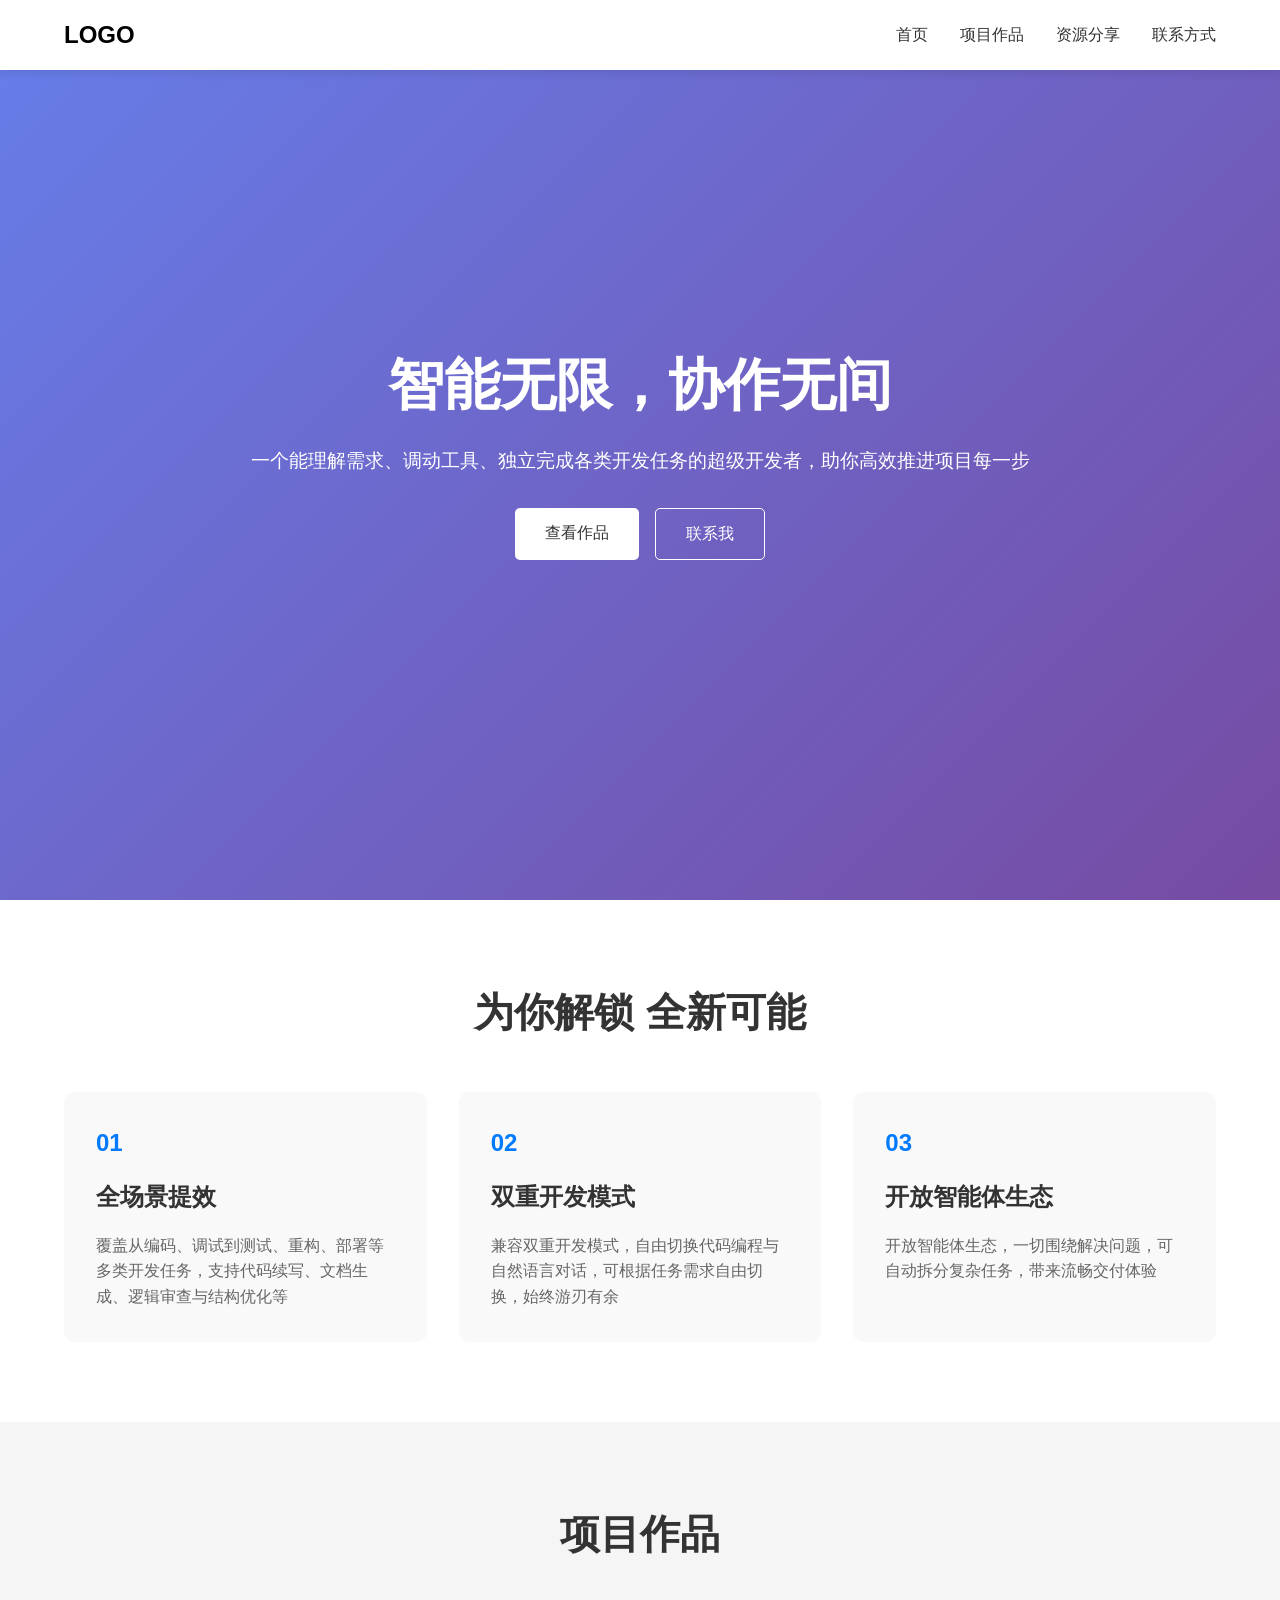
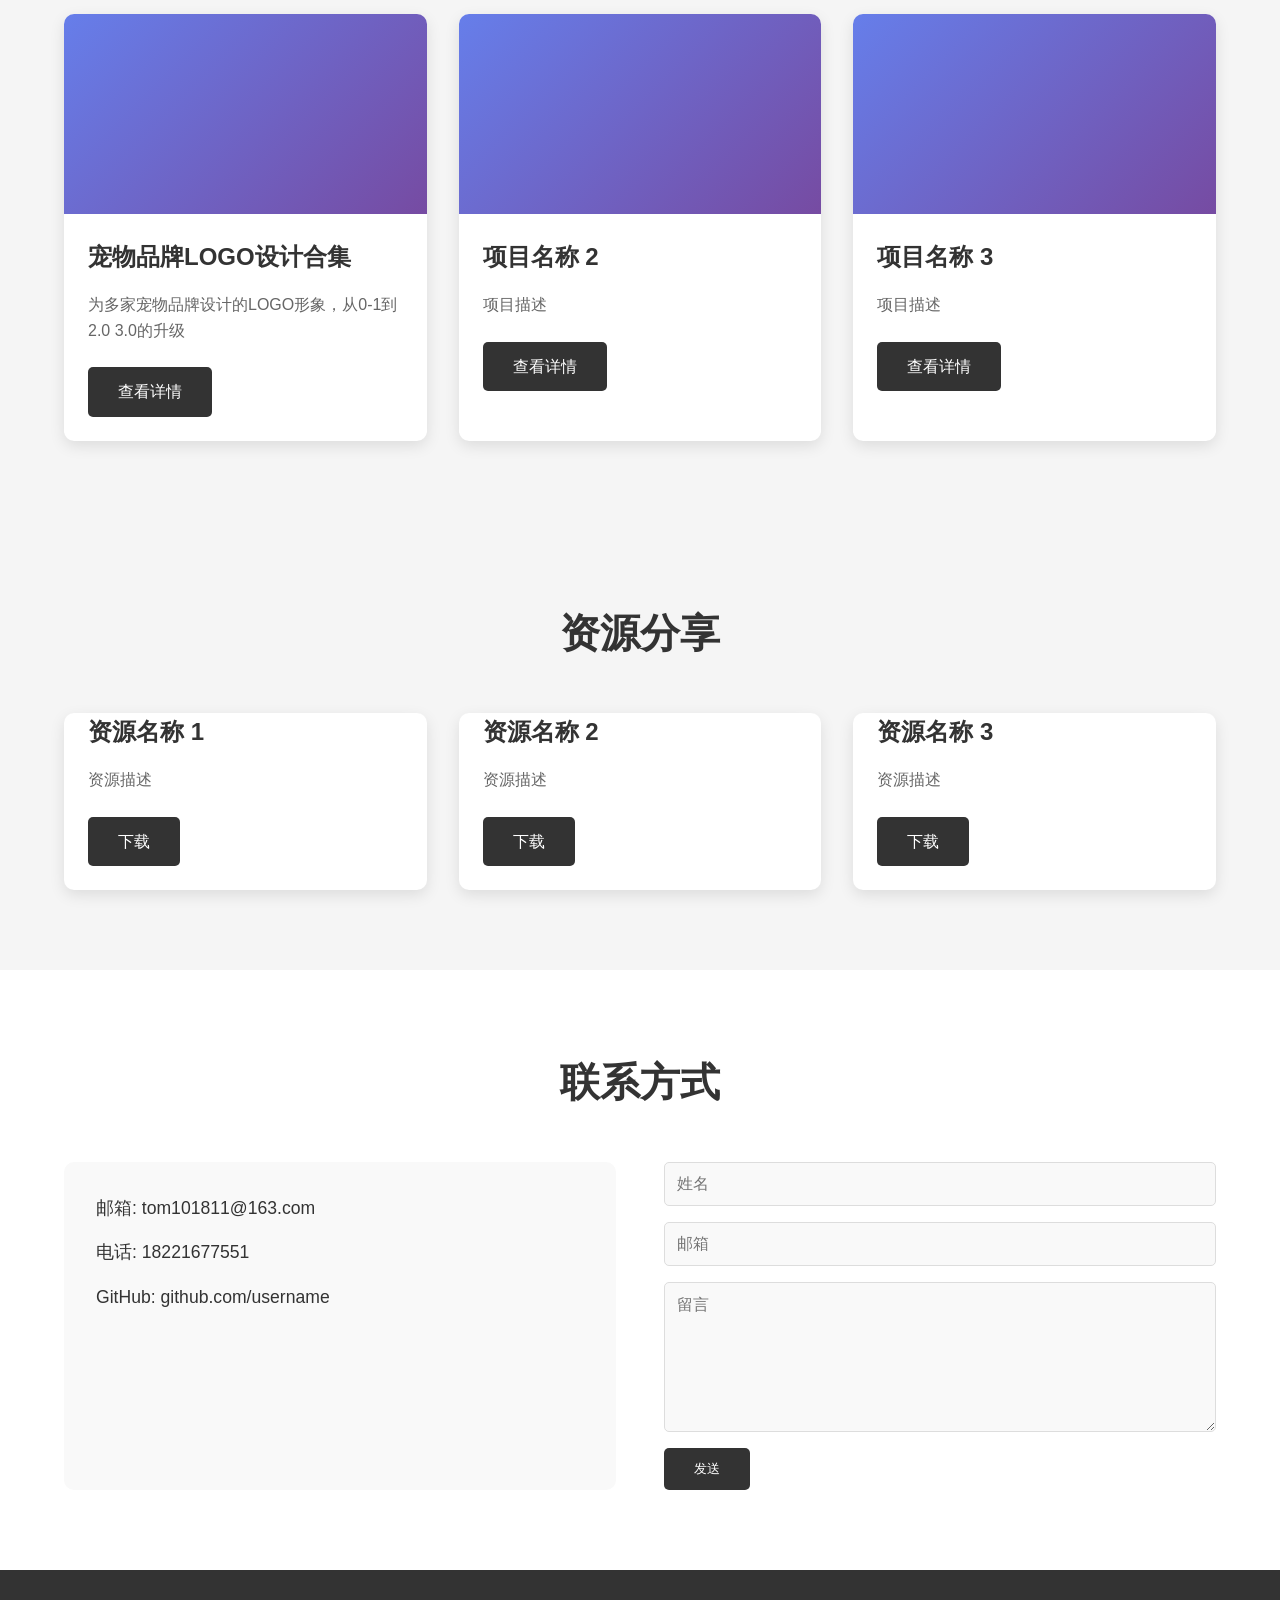
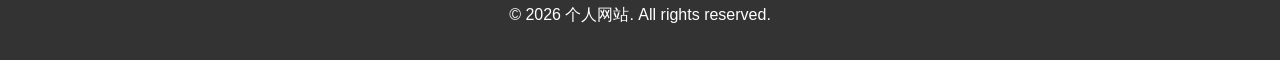
==== commit ad5ef482: "更新" ====
--- a/index.html
+++ b/index.html
@@ -3,7 +3,7 @@
 <head>
     <meta charset="UTF-8">
     <meta name="viewport" content="width=device-width, initial-scale=1.0">
-    <title>个人网站</title>
+    <title>欣虎设计</title>
     <link rel="stylesheet" href="style.css">
 </head>
 <body>
@@ -61,21 +61,21 @@
         <div class="projects-container">
             <div class="project-card">
                 <div class="project-image"></div>
-                <h3>项目名称 1</h3>
-                <p>项目描述</p>
-                <a href="#" class="btn">查看详情</a>
+                <h3>宠物品牌LOGO设计合集</h3>
+                <p>为多家宠物品牌设计的LOGO形象，从0-1到2.0 3.0的升级</p>
+                <a href="project.html" class="btn">查看详情</a>
             </div>
             <div class="project-card">
                 <div class="project-image"></div>
                 <h3>项目名称 2</h3>
                 <p>项目描述</p>
-                <a href="#" class="btn">查看详情</a>
+                <a href="project.html" class="btn">查看详情</a>
             </div>
             <div class="project-card">
                 <div class="project-image"></div>
                 <h3>项目名称 3</h3>
                 <p>项目描述</p>
-                <a href="#" class="btn">查看详情</a>
+                <a href="project.html" class="btn">查看详情</a>
             </div>
         </div>
     </section>
@@ -105,8 +105,8 @@
         <h2>联系方式</h2>
         <div class="contact-container">
             <div class="contact-info">
-                <p>邮箱: example@example.com</p>
-                <p>电话: 123-456-7890</p>
+                <p>邮箱: tom101811@163.com</p>
+                <p>电话: 18221677551</p>
                 <p>GitHub: github.com/username</p>
             </div>
             <form class="contact-form">
